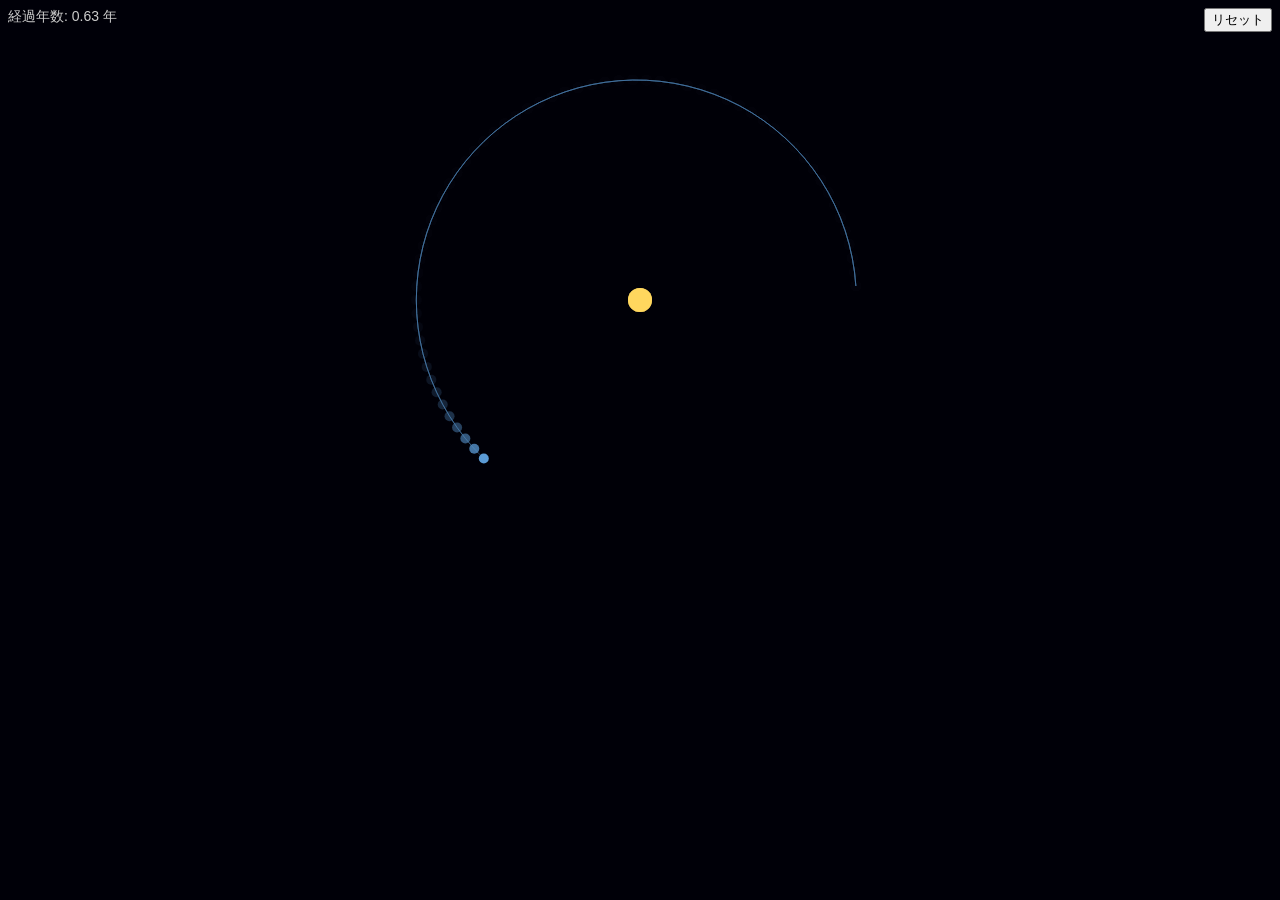
==== app/index.html @ e90f43a0 "コメントアウトでコードの解説を追加" ====
<!DOCTYPE html>
<html lang="ja">
<head>
  <meta charset="UTF-8">
  <title>内惑星「法則破壊」シミュレータ</title>
  <link rel="stylesheet" href="style.css">
</head>
<body>
  <div id="hud">経過年数: <span id="year">0.00</span> 年</div>
  <button id="reset">リセット</button>
  <canvas id="canvas" width="600" height="600"></canvas>
  <script type="module" src="main.js"></script>
</body>
</html>
---- app/style.css ----
html, body {
  margin: 0;
  background: #000008;
  color: #ccc;
  font-family: sans-serif;
  overflow: hidden;
}

#canvas {
  display: block;
  margin: 0 auto;
}

#hud {
  position: fixed;
  top: 8px;
  left: 8px;
  font-size: 14px;
}

#reset {
  position: fixed;
  top: 8px;
  right: 8px;
}
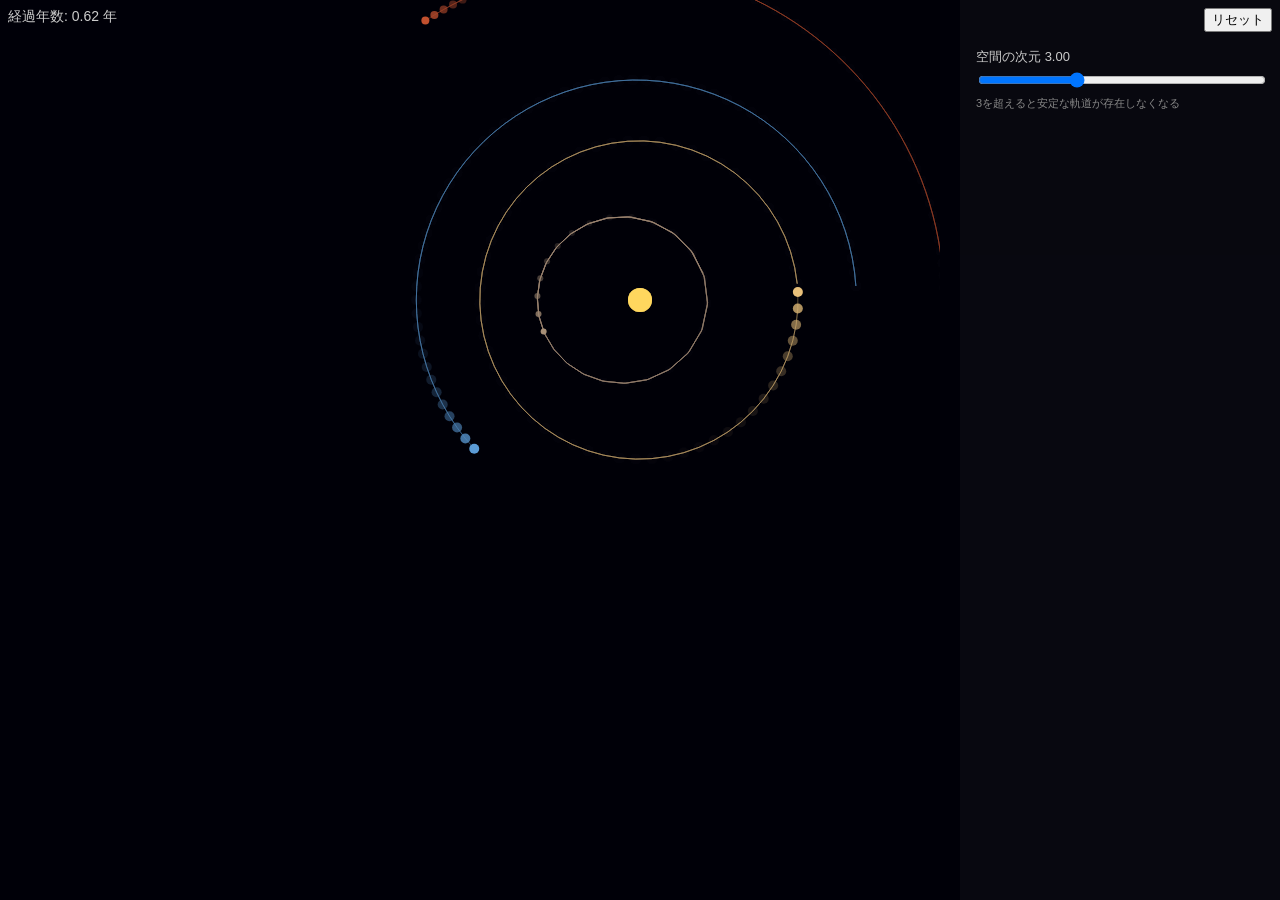
==== commit 0319889e: "Day3を実行した" ====
--- a/app/index.html
+++ b/app/index.html
@@ -9,6 +9,24 @@
   <div id="hud">経過年数: <span id="year">0.00</span> 年</div>
   <button id="reset">リセット</button>
   <canvas id="canvas" width="600" height="600"></canvas>
+  <!-- ↓ ここから新規追加：Day3で導入したコントロールパネル -->
+  <div id="panel">
+    <div class="control">
+      <!-- スライダーの現在値をリアルタイムで表示する場所。
+           main.jsのdimSlider.addEventListener('input', ...)が
+           ここのtextContentを毎回書き換える -->
+      <label>空間の次元 <span id="dim-val">3.00</span></label>
+
+      <!-- id="dim" が main.js の document.getElementById('dim') で拾われる。
+           min/max/step は design.md 7章の法則テーブルの値をそのまま使用
+           （2.5〜4.0の範囲、0.01刻み） -->
+      <input type="range" id="dim" min="2.5" max="4.0" step="0.01" value="3.0">
+
+      <!-- スライダーの物理的背景を1行で説明（decisions.md A-11：説明文は最小限でよい） -->
+      <p class="note">3を超えると安定な軌道が存在しなくなる</p>
+    </div>
+  </div>
+  <!-- ↑ ここまで新規追加 -->
   <script type="module" src="main.js"></script>
 </body>
 </html>
--- a/app/style.css
+++ b/app/style.css
@@ -23,3 +23,43 @@
   top: 8px;
   right: 8px;
 }
+
+/* コントロールパネルの外枠。
+   decisions.md A-9の決定（右側固定・幅320px・縦スクロール可）をそのまま反映 */
+#panel {
+  position: fixed;  /* スクロールしても画面に張り付いたまま */
+  top: 0;
+  right: 0;          /* 画面右端にぴったり寄せる */
+  width: 320px;       /* A-9で決めた固定幅 */
+  height: 100vh;      /* 画面の縦幅いっぱい */
+  overflow-y: auto;   /* スライダーが増えて縦に収まらなくなったらスクロールできるように */
+  box-sizing: border-box; /* paddingを含めてwidth:320pxに収まるようにする */
+  padding: 48px 16px 16px; /* 上だけ48px空けているのは、右上固定の「リセット」ボタン(#reset)と
+                              パネル内1つ目のスライダーが重ならないようにするため */
+  background: rgba(255, 255, 255, 0.03); /* ごく薄い白でパネル領域を可視化しつつ、
+                                             背後のcanvas(軌道)が透けて見えるようにする */
+}
+
+/* スライダー1つぶんのまとまり（ラベル＋つまみ＋説明文）の単位。
+   design.md 9-2の<div class="control">にそのまま対応。
+   将来Day4以降でG・gr・gwなど他のスライダーを増やすときも
+   このクラスを使い回す想定 */
+.control {
+  margin-bottom: 16px; /* スライダー同士の間隔 */
+}
+
+.control label {
+  display: block;      /* ラベルとスライダーを縦に並べる */
+  margin-bottom: 4px;
+  font-size: 13px;
+}
+
+.control input[type="range"] {
+  width: 100%;          /* パネル幅いっぱいまでスライダーを伸ばす */
+}
+
+.control .note {
+  margin: 4px 0 0;
+  font-size: 11px;       /* 補足説明は本文より小さく（decisions.md A-11「説明文は最小限」の空気に合わせて控えめに） */
+  color: #888;           /* 主張しすぎない薄いグレー */
+}
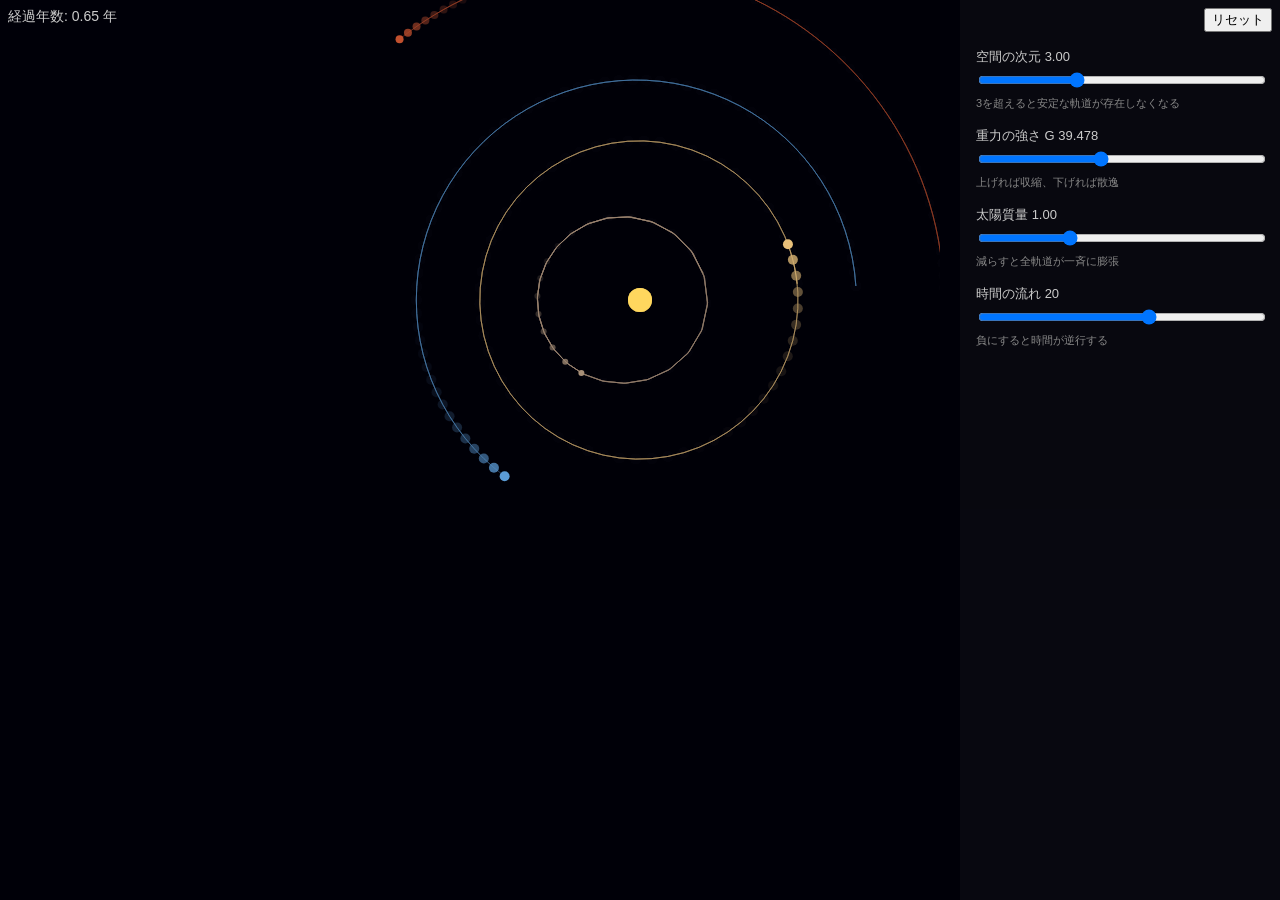
==== commit 0dc87877: "Day4を実行した" ====
--- a/app/index.html
+++ b/app/index.html
@@ -25,6 +25,28 @@
       <!-- スライダーの物理的背景を1行で説明（decisions.md A-11：説明文は最小限でよい） -->
       <p class="note">3を超えると安定な軌道が存在しなくなる</p>
     </div>
+
+    <!-- ↓ Day4で追加：G・太陽質量・時間の流れ。decisions.md A-9により同じ#panel内に置く -->
+    <div class="control">
+      <label>重力の強さ G <span id="g-val">39.478</span></label>
+      <!-- min/max/defaultはdesign.md 7章の法則テーブルの値 -->
+      <input type="range" id="g" min="10" max="80" step="0.1" value="39.478">
+      <p class="note">上げれば収縮、下げれば散逸</p>
+    </div>
+
+    <div class="control">
+      <label>太陽質量 <span id="sun-mass-val">1.00</span></label>
+      <input type="range" id="sun-mass" min="0.1" max="3.0" step="0.01" value="1.0">
+      <p class="note">減らすと全軌道が一斉に膨張</p>
+    </div>
+
+    <div class="control">
+      <!-- decisions.md A-4の決定：実体はSTEPS_PER_FRAME(速さ)。負の値で時間が逆行する -->
+      <label>時間の流れ <span id="time-val">20</span></label>
+      <input type="range" id="time" min="-100" max="100" step="1" value="20">
+      <p class="note">負にすると時間が逆行する</p>
+    </div>
+    <!-- ↑ Day4ここまで -->
   </div>
   <!-- ↑ ここまで新規追加 -->
   <script type="module" src="main.js"></script>
--- a/app/style.css
+++ b/app/style.css
@@ -22,6 +22,11 @@
   position: fixed;
   top: 8px;
   right: 8px;
+  /* #panelは同じ右上領域(top:0〜100vh, right:0〜320px)を占めており、
+     HTML上で#resetより後ろに書かれているため、z-index指定なしだと#panelが手前に来て
+     クリックを奪ってしまう（見た目には#panelは半透明なので気づきにくい）。
+     z-indexで常にこのボタンを手前に固定する。 */
+  z-index: 10;
 }
 
 /* コントロールパネルの外枠。
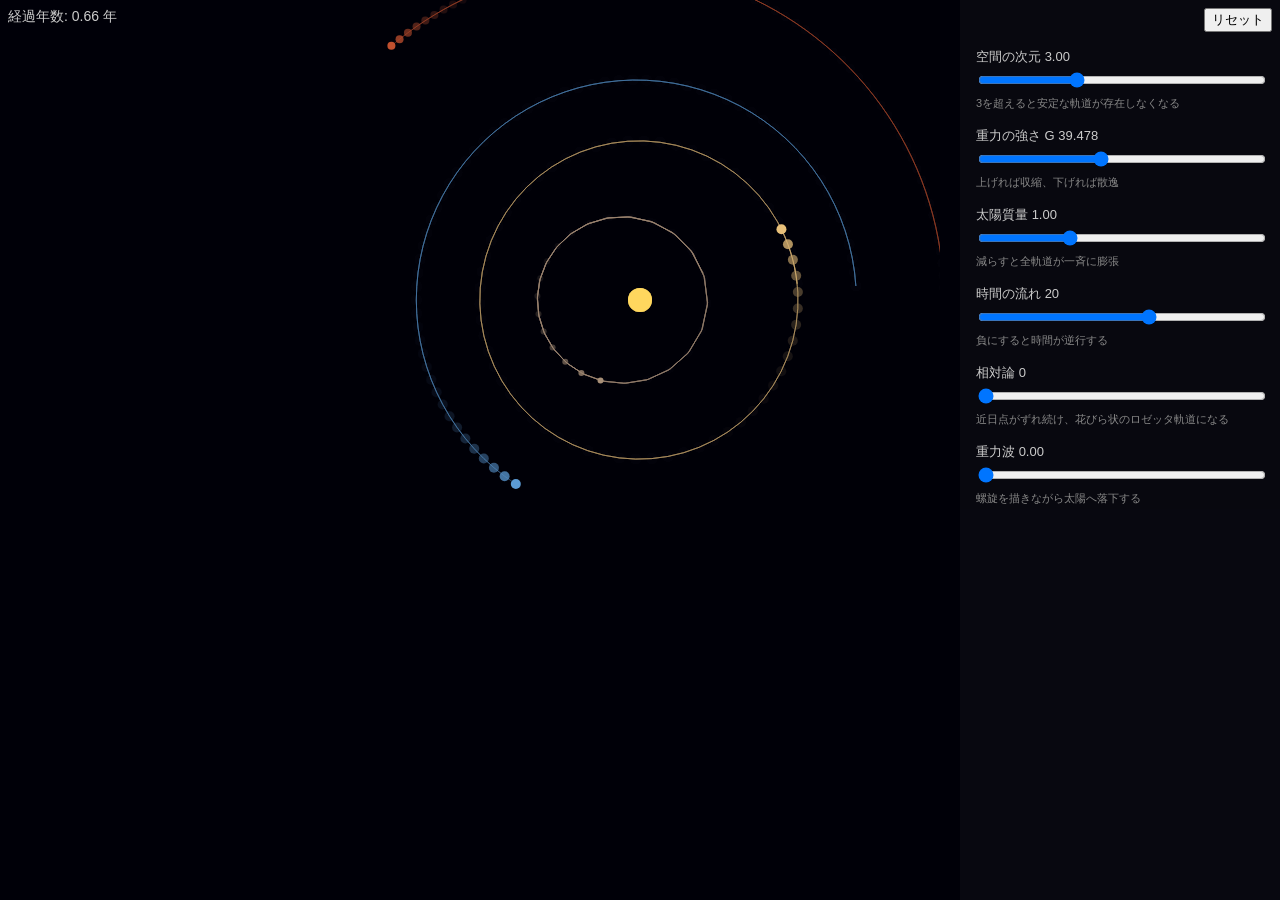
==== commit d5ff0650: "Day5を実行した Co-Authored-By: Claude Opus 5.5 <noreply@anthropic.com>" ====
--- a/app/index.html
+++ b/app/index.html
@@ -47,6 +47,21 @@
       <p class="note">負にすると時間が逆行する</p>
     </div>
     <!-- ↑ Day4ここまで -->
+
+    <!-- ↓ Day5で追加：相対論と重力波。decisions.md A-9により同じ#panel内に置く -->
+    <div class="control">
+      <!-- min/max/defaultはdesign.md 7章の法則テーブルの値。gr=1が現実相当（100年で43秒角） -->
+      <label>相対論 <span id="gr-val">0</span></label>
+      <input type="range" id="gr" min="0" max="100000" step="100" value="0">
+      <p class="note">近日点がずれ続け、花びら状のロゼッタ軌道になる</p>
+    </div>
+
+    <div class="control">
+      <label>重力波 <span id="gw-val">0.00</span></label>
+      <input type="range" id="gw" min="0" max="2" step="0.01" value="0">
+      <p class="note">螺旋を描きながら太陽へ落下する</p>
+    </div>
+    <!-- ↑ Day5ここまで -->
   </div>
   <!-- ↑ ここまで新規追加 -->
   <script type="module" src="main.js"></script>
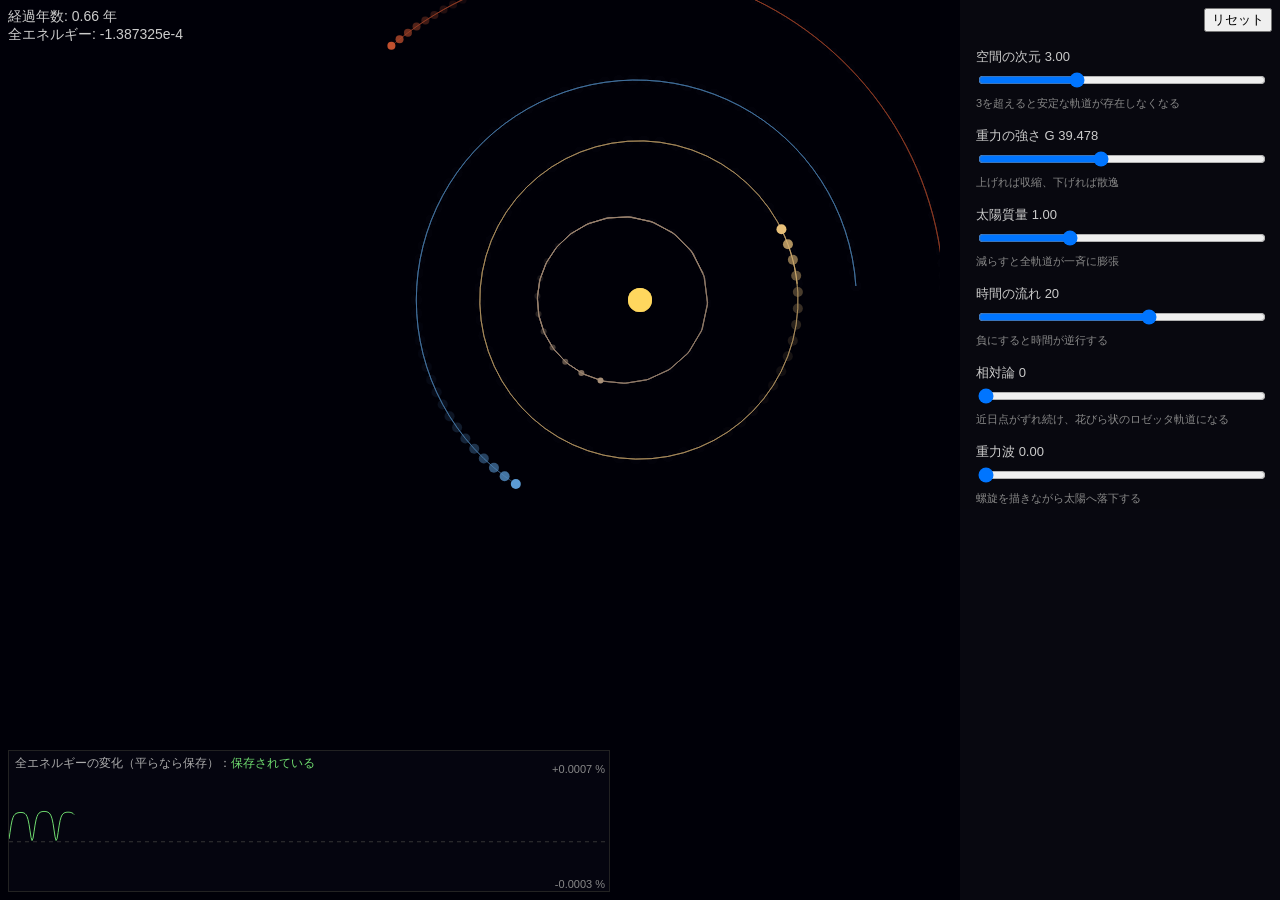
==== commit 12a07057: "Day6を実行した Co-Authored-By: Claude Opus 5.5 <noreply@anthropic.com>" ====
--- a/app/index.html
+++ b/app/index.html
@@ -6,9 +6,14 @@
   <link rel="stylesheet" href="style.css">
 </head>
 <body>
-  <div id="hud">経過年数: <span id="year">0.00</span> 年</div>
+  <div id="hud">
+    経過年数: <span id="year">0.00</span> 年<br>
+    全エネルギー: <span id="energy">—</span>
+  </div>
   <button id="reset">リセット</button>
   <canvas id="canvas" width="600" height="600"></canvas>
+  <!-- Day6で追加：エネルギーグラフ。メインcanvasの残像処理と干渉しないよう別canvasにする（decisions.md A-7） -->
+  <canvas id="energy-graph" width="600" height="140"></canvas>
   <!-- ↓ ここから新規追加：Day3で導入したコントロールパネル -->
   <div id="panel">
     <div class="control">
--- a/app/style.css
+++ b/app/style.css
@@ -68,3 +68,11 @@
   font-size: 11px;       /* 補足説明は本文より小さく（decisions.md A-11「説明文は最小限」の空気に合わせて控えめに） */
   color: #888;           /* 主張しすぎない薄いグレー */
 }
+
+/* Day6で追加：エネルギーグラフ。design.md 1章「画面下部には全エネルギーのグラフ」に合わせて左下に固定する */
+#energy-graph {
+  position: fixed;
+  left: 8px;
+  bottom: 8px;
+  border: 1px solid #222;
+}
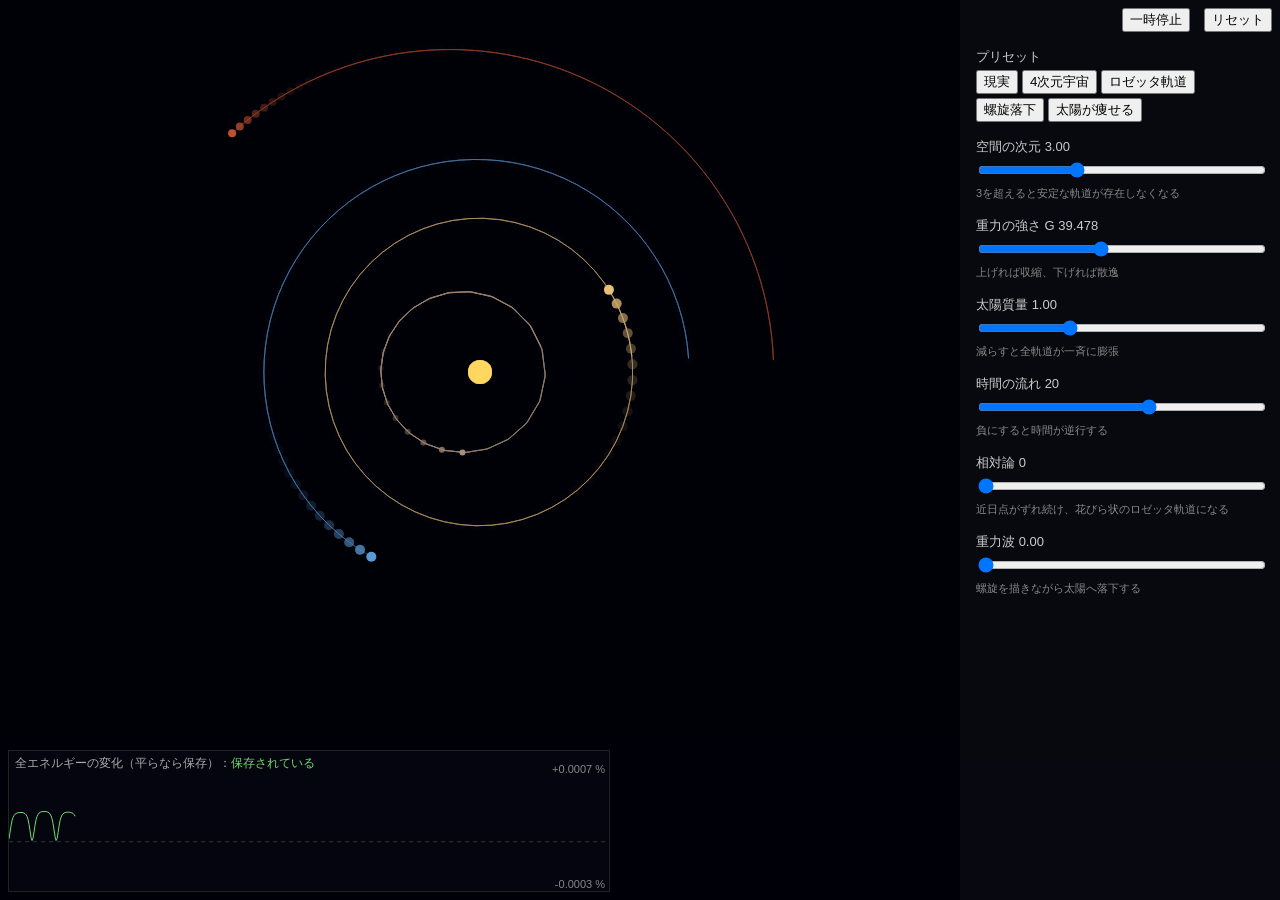
==== commit 2a357d85: "Day7を実行した Co-Authored-By: Claude Opus 5.5 <noreply@anthropic.com>" ====
--- a/app/index.html
+++ b/app/index.html
@@ -11,11 +11,19 @@
     全エネルギー: <span id="energy">—</span>
   </div>
   <button id="reset">リセット</button>
+  <!-- Day7で追加：一時停止（decisions.md A-5。スペースキーでも切り替わる） -->
+  <button id="pause">一時停止</button>
   <canvas id="canvas" width="600" height="600"></canvas>
   <!-- Day6で追加：エネルギーグラフ。メインcanvasの残像処理と干渉しないよう別canvasにする（decisions.md A-7） -->
   <canvas id="energy-graph" width="600" height="140"></canvas>
   <!-- ↓ ここから新規追加：Day3で導入したコントロールパネル -->
   <div id="panel">
+    <!-- Day7で追加：プリセットボタン（design.md 9-3）。ボタンはmain.jsのPRESETSから生成する -->
+    <div class="control">
+      <label>プリセット</label>
+      <div id="presets"></div>
+    </div>
+
     <div class="control">
       <!-- スライダーの現在値をリアルタイムで表示する場所。
            main.jsのdimSlider.addEventListener('input', ...)が
--- a/app/style.css
+++ b/app/style.css
@@ -6,9 +6,11 @@
   overflow: hidden;
 }
 
+/* 画面左上に固定し、大きさはmain.jsのresize()が「パネルとエネルギーグラフを除いた領域」に合わせる（decisions.md A-9） */
 #canvas {
-  display: block;
-  margin: 0 auto;
+  position: fixed;
+  top: 0;
+  left: 0;
 }
 
 #hud {
@@ -27,6 +29,21 @@
      クリックを奪ってしまう（見た目には#panelは半透明なので気づきにくい）。
      z-indexで常にこのボタンを手前に固定する。 */
   z-index: 10;
+}
+
+/* Day7で追加：一時停止ボタン。#resetの左隣に置く。z-indexの理由は#resetと同じ */
+#pause {
+  position: fixed;
+  top: 8px;
+  right: 90px;
+  z-index: 10;
+}
+
+/* Day7で追加：プリセットボタンを折り返しながら横に並べる */
+#presets {
+  display: flex;
+  flex-wrap: wrap;
+  gap: 4px;
 }
 
 /* コントロールパネルの外枠。
